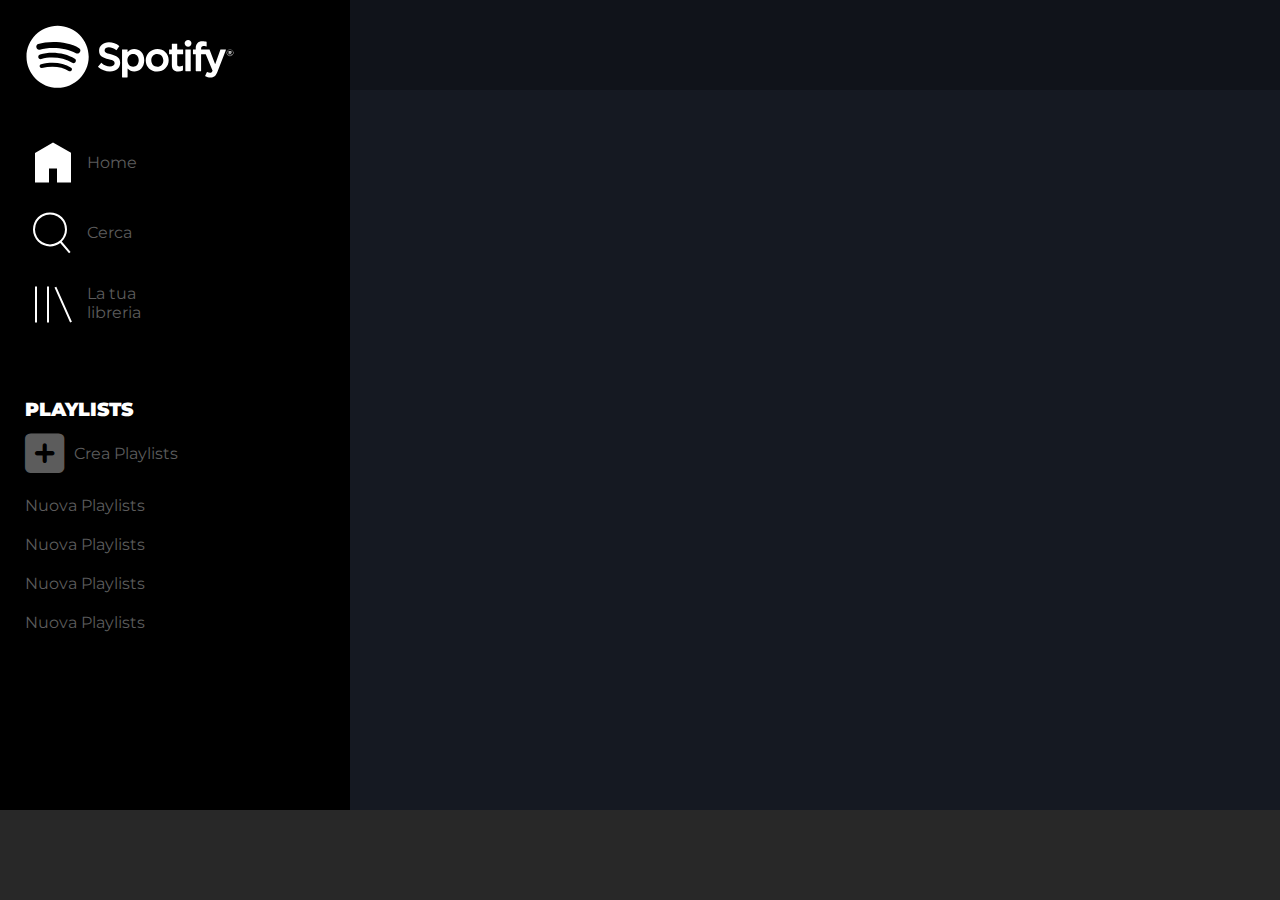
==== day-2/index.html @ 66e0e789 "feat: creazione cartella day-2" ====
<!DOCTYPE html>
<html lang="en">
<head>
    <meta charset="UTF-8">
    <meta name="viewport" content="width=device-width, initial-scale=1.0">
    <title>Spotify</title>
    <!-- google font -->
    <link rel="preconnect" href="https://fonts.googleapis.com">
    <link rel="preconnect" href="https://fonts.gstatic.com" crossorigin>
    <link href="https://fonts.googleapis.com/css2?family=Montserrat:ital,wght@0,100..900;1,100..900&display=swap" rel="stylesheet">
    <!-- /goggle font -->
    <!-- font awsome -->
    <link rel="stylesheet" href="https://cdnjs.cloudflare.com/ajax/libs/font-awesome/6.7.2/css/all.min.css" 
    integrity="sha512-Evv84Mr4kqVGRNSgIGL/F/aIDqQb7xQ2vcrdIwxfjThSH8CSR7PBEakCr51Ck+w+/U6swU2Im1vVX0SVk9ABhg==" 
    crossorigin="anonymous" referrerpolicy="no-referrer" />
    <!-- /font awsome -->
    <!-- foglio di stile -->
    <link rel="stylesheet" href="css/style.css">
    <!-- /foglio di stile -->
    <!-- foglio responsive -->
    <link rel="stylesheet" href="css/responsive.css">
    <!-- /foglio responsive -->
</head>
<body>
    <div class="container">
        <div class="container-sinistra">
            <div class="logo">
                <span class="big"><img src="img/logo.svg" alt="Spotify"></span>
            </div>
            <div class="logo-small">
                <img src="img/logo-small.svg" alt="Spotify">
            </div>
            
            <ul class="menù">
                <li><img src="img/home.svg" alt="home"><span>Home</span></li>
                <li><img src="img/search.svg" alt="cerca"><span>Cerca</span></li>
                <li><img src="img/libreria.svg" alt=""><span>La tua libreria</span></li>
            </ul>
            <h3><strong>playlists</strong></h3>
            <ul class="playlists">
                <li><i class="fa-solid fa-square-plus"></i>Crea Playlists</li>
                <li>Nuova Playlists</li>
                <li>Nuova Playlists</li>
                <li>Nuova Playlists</li>
                <li>Nuova Playlists</li>
            </ul>

        </div>
        <div class="container-destra">
            <header id="intestazione"></header>
            <main id="contenuto"></main>
        </div>
    </div>
    <footer id="conclusione"></footer>
</body>
</html>
---- day-2/css/style.css ----
*{
    margin: 0;
    padding: 0;
    box-sizing: border-box;
}
img{
    width: 100%;
    display: block;
}
body{
    height: 100vh;
    font-family: "Montserrat", serif;
    font-optical-sizing: auto;
}

/* container */
.container{
    height: calc(100% - 90px);
    display: flex;
}
.container-sinistra{
    flex-shrink: 0;
    background-color: #000;
    padding: 25px;
}    

.container-destra{
    flex-grow: 1;
    background-color: #151922;
}

/* colonna destra */

.logo{
    max-width: 70%;
    margin-bottom: 50px;
}
.logo-small{
    display: none;
}

/* menu */

.menù{
    list-style: none;
    max-width: 55%;
    margin-bottom: 70px;
    
}
.menù li{
    color: #5c5c5c; 
    display: flex; 
    align-items: center;
    gap: 10px;
    margin-bottom: 20px;
    border-left: 2px solid transparent;
}

.menù li img{
    width: 50px;
    height: 50px;
    border-left: 2px solid transparent;
}

/* .voci-menù{
    max-width: 50%;
} */

/* .menu li image:hover{
    border-left: 2px solid green;
} */


/* playlist */
.container-sinistra h3{
    color: #ffffff;
    text-transform: uppercase;
    margin-bottom: 10px;
}

.playlists li{
    color: #5c5c5c; 
    display: flex; 
    align-items: center;
    gap: 10px;
    margin-bottom: 20px;
}
.playlists li i{
    font-size: 5vh;
}










/* header */
#intestazione{
    height: 90px;
    background-color: #10131a;
}










/* main */




/* footer */
#conclusione{
    background-color: #282828;
    height: 90px;
}
---- day-2/css/responsive.css ----
/* mobile */

@media screen and (max-width: 480px) {

    /* colonna sinistra */
    .logo{
        display: none;
    }
    .logo-small{
        display: block;
        margin-bottom: 30px;
        max-width: 70%;   
    }

    /* menu */

    .menù li img{
        width: 25px;
        height: 25px;
    }

    .menù li span{
        display: none;
    }

    h3{
        display: none;
    }

    .playlists{
        display: none;
    }

}
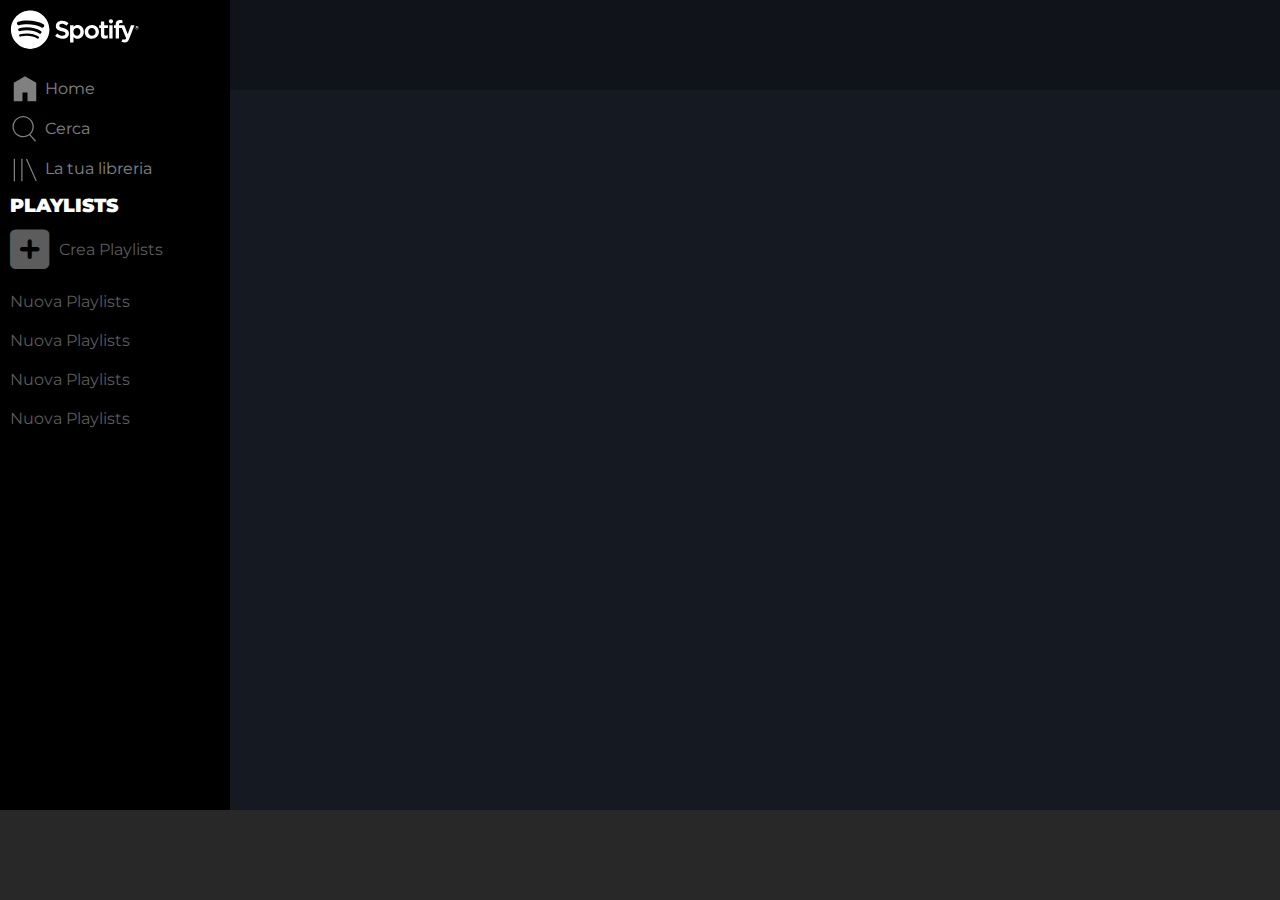
==== commit 41530a6f: "fix: aggiustato logo, menù, playlist" ====
--- a/day-2/index.html
+++ b/day-2/index.html
@@ -22,19 +22,19 @@
     <!-- /foglio responsive -->
 </head>
 <body>
-    <div class="container">
-        <div class="container-sinistra">
+    <div id="container">
+        <div id="container-sinistra">
             <div class="logo">
-                <span class="big"><img src="img/logo.svg" alt="Spotify"></span>
+                <img src="img/logo.svg" alt="Spotify" class="logo-big">
+                <img src="img/logo-small.svg" alt="Spotify" class="logo-small">
             </div>
-            <div class="logo-small">
-                <img src="img/logo-small.svg" alt="Spotify">
-            </div>
-            
             <ul class="menù">
-                <li><img src="img/home.svg" alt="home"><span>Home</span></li>
-                <li><img src="img/search.svg" alt="cerca"><span>Cerca</span></li>
-                <li><img src="img/libreria.svg" alt=""><span>La tua libreria</span></li>
+                <li><a href="#">
+                    <span><img src="img/home.svg" alt="home"></span><span class="testo">Home</span></a></li>
+                <li><a href="#">
+                    <span><img src="img/search.svg" alt="cerca"></span><span class="testo">Cerca</span></a></li>
+                <li><a href="#">
+                    <span><img src="img/libreria.svg" alt="libreria"></span><span class="testo">La tua libreria</span></a></li>
             </ul>
             <h3><strong>playlists</strong></h3>
             <ul class="playlists">
@@ -44,9 +44,13 @@
                 <li>Nuova Playlists</li>
                 <li>Nuova Playlists</li>
             </ul>
+            <div class="utente">
+                <div class="installa-app"></div>
+                <div class="profilo"></div>
+            </div>
 
         </div>
-        <div class="container-destra">
+        <div id="container-destra">
             <header id="intestazione"></header>
             <main id="contenuto"></main>
         </div>
--- a/day-2/css/style.css
+++ b/day-2/css/style.css
@@ -1,3 +1,4 @@
+/* reset */
 *{
     margin: 0;
     padding: 0;
@@ -13,27 +14,37 @@
     font-optical-sizing: auto;
 }
 
+a{
+    text-decoration: none ;
+}
+
 /* container */
-.container{
+#container{
     height: calc(100% - 90px);
     display: flex;
 }
-.container-sinistra{
+#container-sinistra{
     flex-shrink: 0;
     background-color: #000;
-    padding: 25px;
+    width: 230px;
+    display: flex;
+    flex-direction: column;
+    padding: 10px 0 20px;
 }    
 
-.container-destra{
+#container-destra{
     flex-grow: 1;
     background-color: #151922;
 }
 
-/* colonna destra */
+/* colonna sinistra */
 
-.logo{
-    max-width: 70%;
-    margin-bottom: 50px;
+#container-sinistra .logo{
+    padding: 0 10px;
+    margin-bottom: 25px;
+}
+.logo-big{
+    width: 130px;
 }
 .logo-small{
     display: none;
@@ -43,39 +54,33 @@
 
 .menù{
     list-style: none;
-    max-width: 55%;
-    margin-bottom: 70px;
-    
+    padding: 0px 10px;
 }
 .menù li{
-    color: #5c5c5c; 
-    display: flex; 
+    margin-bottom: 10px;
+}
+.menù li a {
+    color: #ffffff; 
+    opacity: 0.5;
+    display: flex;
     align-items: center;
-    gap: 10px;
-    margin-bottom: 20px;
-    border-left: 2px solid transparent;
+    gap: 5px;
 }
 
 .menù li img{
-    width: 50px;
-    height: 50px;
-    border-left: 2px solid transparent;
+    width: 30px;
+    height: 30px;
 }
 
-/* .voci-menù{
-    max-width: 50%;
-} */
 
-/* .menu li image:hover{
-    border-left: 2px solid green;
-} */
 
 
 /* playlist */
-.container-sinistra h3{
+#container-sinistra h3{
     color: #ffffff;
     text-transform: uppercase;
     margin-bottom: 10px;
+    padding:0 10px;
 }
 
 .playlists li{
@@ -84,9 +89,16 @@
     align-items: center;
     gap: 10px;
     margin-bottom: 20px;
+    padding: 0  10px;
 }
 .playlists li i{
     font-size: 5vh;
+}
+
+/* utente */
+
+.utente{
+    margin-top: auto;
 }
 
 
@@ -94,9 +106,7 @@
 
 
 
-
-
-
+/* container destra */
 
 /* header */
 #intestazione{
--- a/day-2/css/responsive.css
+++ b/day-2/css/responsive.css
@@ -3,13 +3,17 @@
 @media screen and (max-width: 480px) {
 
     /* colonna sinistra */
-    .logo{
+    #container-sinistra{
+        width: 50px; 
+    }
+    
+    .logo-big{
         display: none;
     }
     .logo-small{
         display: block;
-        margin-bottom: 30px;
-        max-width: 70%;   
+        width: 30px;
+        height: 30px; 
     }
 
     /* menu */
@@ -18,8 +22,11 @@
         width: 25px;
         height: 25px;
     }
+    .menù li a{
+        justify-content: center;
+    }
 
-    .menù li span{
+    .menù .testo{
         display: none;
     }
 
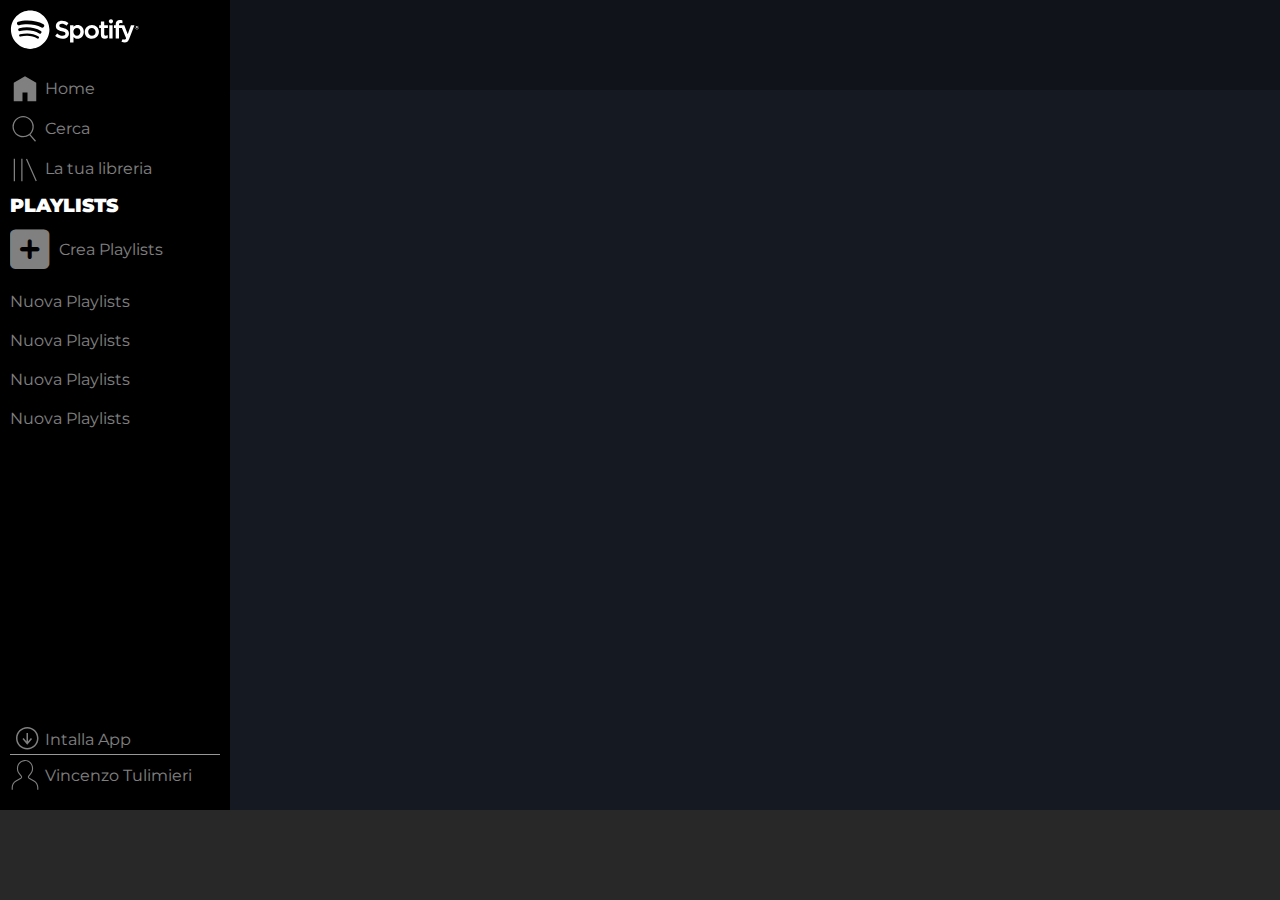
==== commit 433ee15d: "feat: finita la sidebar" ====
--- a/day-2/index.html
+++ b/day-2/index.html
@@ -45,8 +45,12 @@
                 <li>Nuova Playlists</li>
             </ul>
             <div class="utente">
-                <div class="installa-app"></div>
-                <div class="profilo"></div>
+                <div class="installa-app">
+                    <a href="#"><img src="img/download.svg" alt="download"><span class="testo">Intalla App</span></a>
+                </div>
+                <div class="profilo">
+                    <a href="#"><img src="img/profile.svg" alt="profilo"><span class="testo">Vincenzo Tulimieri</span></a>
+                </div>
             </div>
 
         </div>
--- a/day-2/css/style.css
+++ b/day-2/css/style.css
@@ -30,6 +30,7 @@
     display: flex;
     flex-direction: column;
     padding: 10px 0 20px;
+    overflow: hidden;
 }    
 
 #container-destra{
@@ -84,7 +85,8 @@
 }
 
 .playlists li{
-    color: #5c5c5c; 
+    color: #ffffff;
+    opacity: 0.5; 
     display: flex; 
     align-items: center;
     gap: 10px;
@@ -97,8 +99,25 @@
 
 /* utente */
 
-.utente{
+#container-sinistra .utente{
     margin-top: auto;
+    padding: 0 10px;
+    
+}
+.profilo{
+    border-top: 1px solid #989898;
+    padding-top: 5px;
+}
+.utente img{
+    width: 30px;
+    height: 30px;
+}
+.utente a {
+    color: #ffffff; 
+    opacity: 0.5;
+    display: flex;
+    align-items: center;
+    gap: 5px;
 }
 
 
--- a/day-2/css/responsive.css
+++ b/day-2/css/responsive.css
@@ -1,3 +1,4 @@
+
 /* mobile */
 
 @media screen and (max-width: 480px) {
@@ -30,6 +31,8 @@
         display: none;
     }
 
+    /* playlists */
+
     h3{
         display: none;
     }
@@ -38,4 +41,16 @@
         display: none;
     }
 
+    /* utente */
+
+    .utente .testo{
+        display: none;
+    }
+    .utente a{
+        justify-content: center;
+    }
+    .profilo{
+        border: none;
+    }
+
 }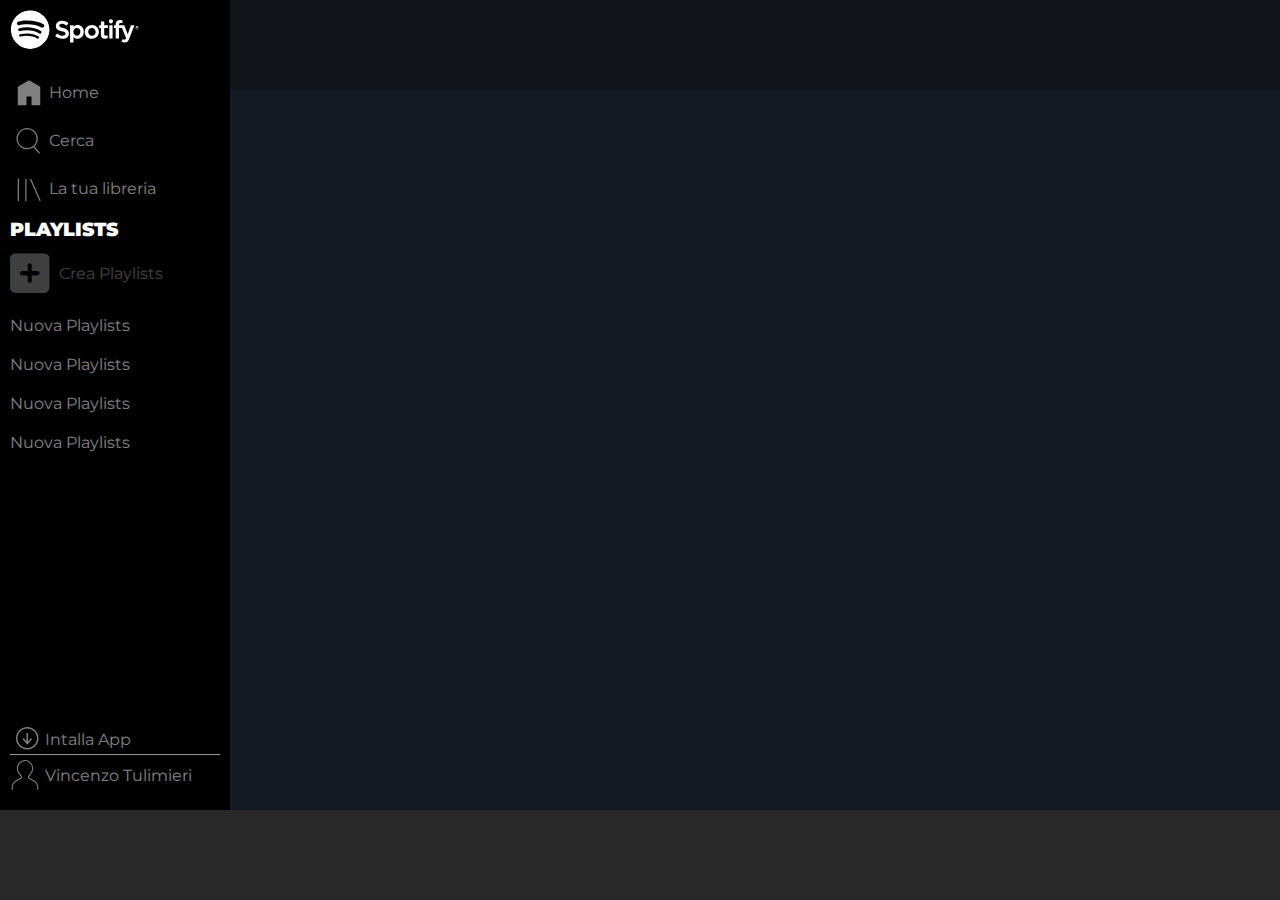
==== commit 72394cd7: "fix: sidebar aggiunto link a crea playlist" ====
--- a/day-2/index.html
+++ b/day-2/index.html
@@ -38,7 +38,7 @@
             </ul>
             <h3><strong>playlists</strong></h3>
             <ul class="playlists">
-                <li><i class="fa-solid fa-square-plus"></i>Crea Playlists</li>
+                <li><a href="#"><i class="fa-solid fa-square-plus"></i>Crea Playlists</a></li>
                 <li>Nuova Playlists</li>
                 <li>Nuova Playlists</li>
                 <li>Nuova Playlists</li>
--- a/day-2/css/style.css
+++ b/day-2/css/style.css
@@ -59,13 +59,19 @@
 }
 .menù li{
     margin-bottom: 10px;
+    border: 2px solid transparent;
 }
+
 .menù li a {
     color: #ffffff; 
     opacity: 0.5;
     display: flex;
     align-items: center;
     gap: 5px;
+    border: 2px solid transparent;
+}
+.menu li a:hover{
+    border-left: 2px solid #adff2f;
 }
 
 .menù li img{
@@ -92,6 +98,14 @@
     gap: 10px;
     margin-bottom: 20px;
     padding: 0  10px;
+}
+
+.playlists a{
+    color: #ffffff;
+    opacity: 0.5;
+    display: flex; 
+    align-items: center;
+    gap: 10px; 
 }
 .playlists li i{
     font-size: 5vh;
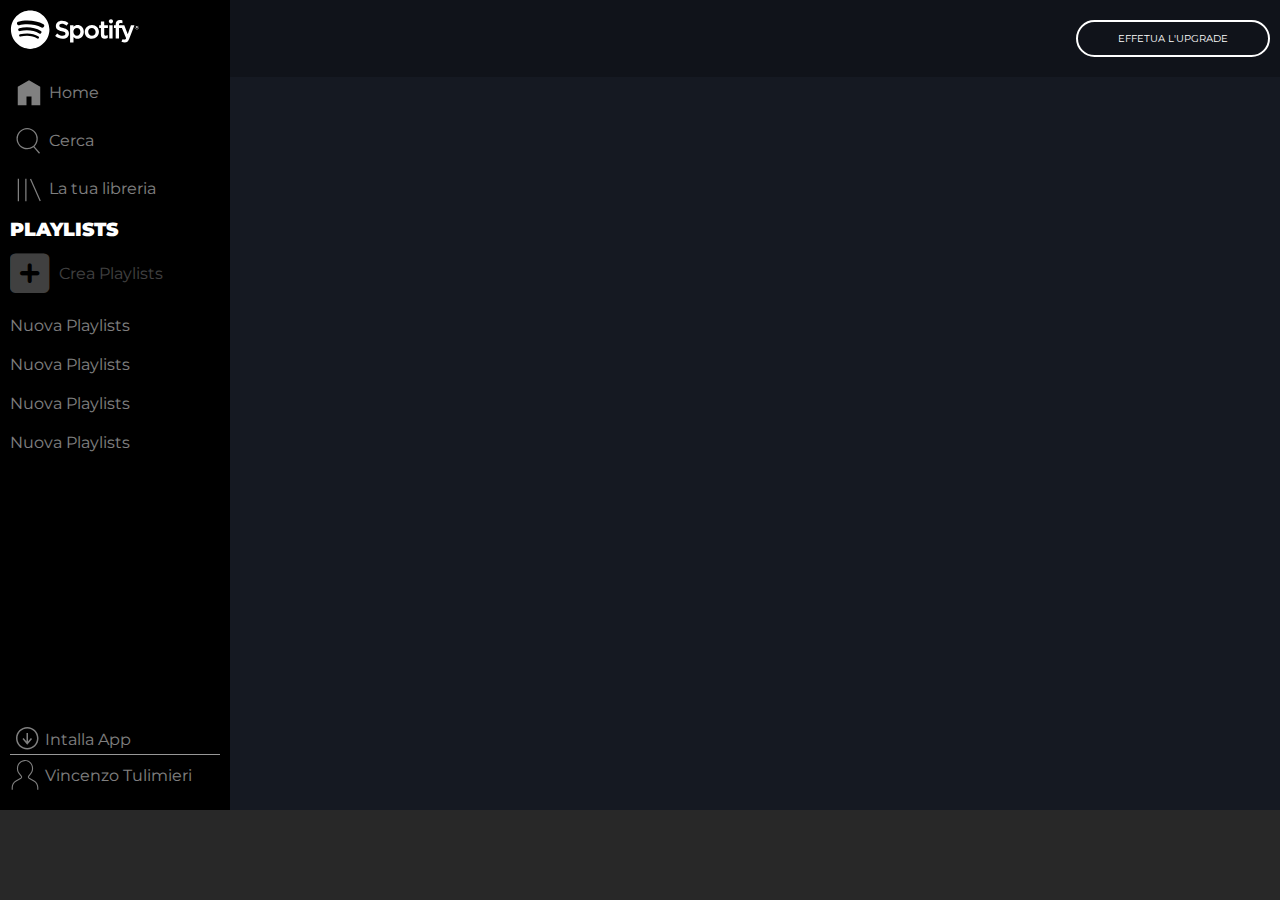
==== commit 1821958d: "feat: header colonna di destra completata" ====
--- a/day-2/index.html
+++ b/day-2/index.html
@@ -55,8 +55,12 @@
 
         </div>
         <div id="container-destra">
-            <header id="intestazione"></header>
-            <main id="contenuto"></main>
+            <header id="intestazione">
+                <button class="upgrade">effetua l'upgrade</button>
+            </header>
+            <main id="contenuto">
+                
+            </main>
         </div>
     </div>
     <footer id="conclusione"></footer>
--- a/day-2/css/style.css
+++ b/day-2/css/style.css
@@ -140,23 +140,36 @@
 
 
 /* container destra */
+#container-destra{
+    overflow-y: scroll;
+}
 
 /* header */
 #intestazione{
-    height: 90px;
+    padding: 20px 10px;
     background-color: #10131a;
+    display: flex;
+    justify-content: end;
+    align-items: center;
+    cursor: pointer;
 }
+
+#intestazione .upgrade{
+    all: unset;
+    color: #ffffff;
+    text-transform: uppercase;
+    font-size: 10px;
+    border: 2px solid #ffffff;
+    padding: 10px 40px;
+    border-radius: 20px;
+}
+
+/* main */
 
 
 
 
 
-
-
-
-
-
-/* main */
 
 
 
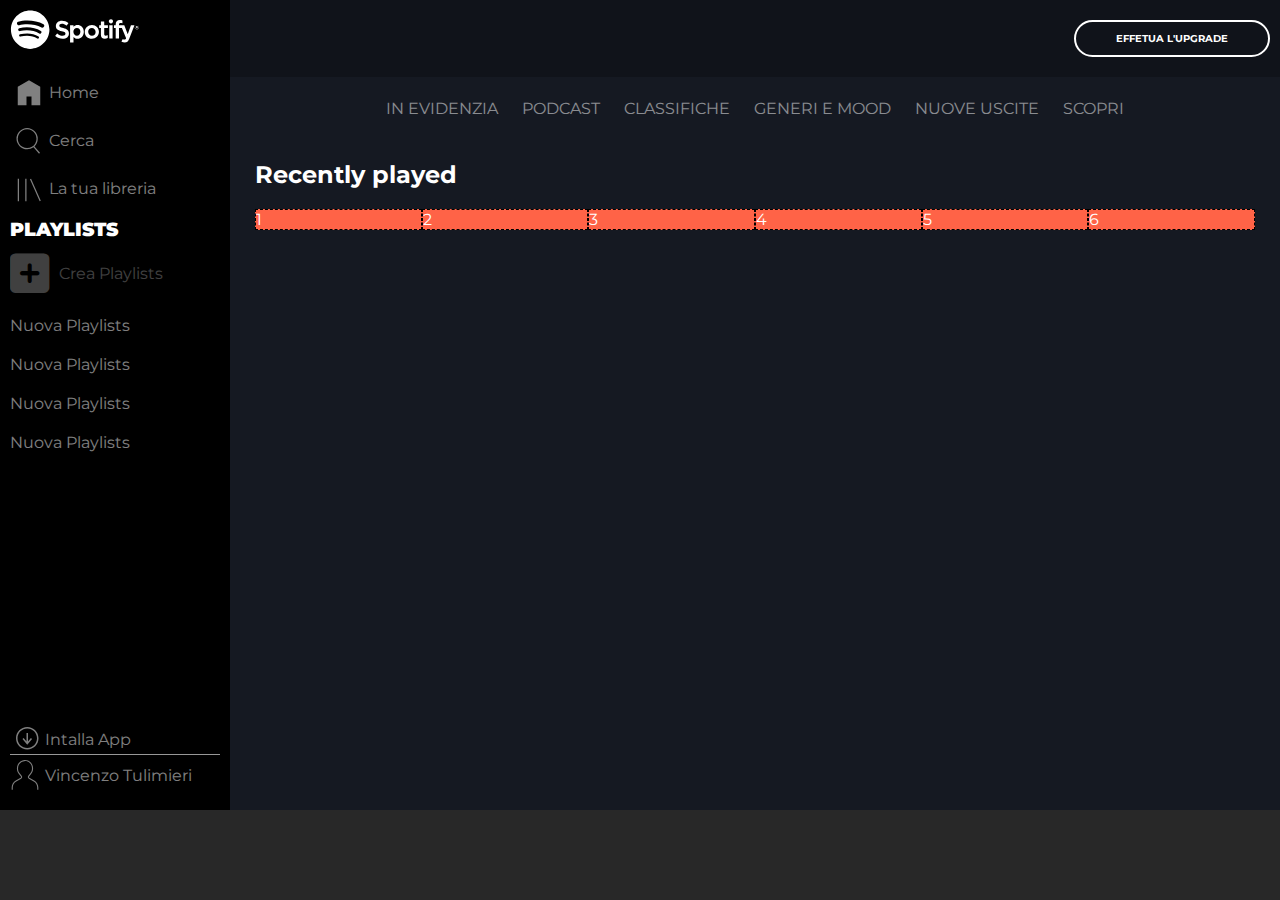
==== commit 8da34f1d: "feat: menù main fatto e inizio struttura contenuti main" ====
--- a/day-2/index.html
+++ b/day-2/index.html
@@ -56,10 +56,33 @@
         </div>
         <div id="container-destra">
             <header id="intestazione">
-                <button class="upgrade">effetua l'upgrade</button>
+                <button class="upgrade"><strong>effetua l'upgrade</strong></button>
             </header>
             <main id="contenuto">
-                
+                <ul class="main-menù">
+                    <li><a href="#">in evidenzia</a></li>
+                    <li><a href="#">podcast</a></li>
+                    <li><a href="#">classifiche</a></li>
+                    <li><a href="#">generi e mood</a></li>
+                    <li><a href="#">nuove uscite</a></li>
+                    <li><a href="#">scopri</a></li>
+                </ul>
+                <div class="container-content">
+                    <section id="recenti">
+                        <h2>Recently played</h2>
+                        <div class="content-container">
+                            <div>1</div>
+                            <div>2</div>
+                            <div>3</div>
+                            <div>4</div>
+                            <div>5</div>
+                            <div>6</div>
+                        </div>
+                    </section>
+                    <section id="creato-per"></section>
+                    <section id="popolari"></section>
+                        
+                </div>
             </main>
         </div>
     </div>
--- a/day-2/css/style.css
+++ b/day-2/css/style.css
@@ -17,6 +17,9 @@
 a{
     text-decoration: none ;
 }
+ul{
+    list-style: none;
+}
 
 /* container */
 #container{
@@ -151,7 +154,11 @@
     display: flex;
     justify-content: end;
     align-items: center;
-    cursor: pointer;
+    margin-bottom: 20px;
+    position: sticky;
+    top: 0;
+    z-index: 2;
+    
 }
 
 #intestazione .upgrade{
@@ -162,9 +169,66 @@
     border: 2px solid #ffffff;
     padding: 10px 40px;
     border-radius: 20px;
+    cursor: pointer;
 }
 
 /* main */
+
+#contenuto{
+    max-width: 1440px;
+    margin: 0 auto;
+}
+
+/* main menù */
+
+
+.main-menù{
+    text-transform: uppercase;
+    display: flex;
+    justify-content: center;
+    flex-wrap: wrap;
+    gap: 20px; 
+    padding: 0 30px;
+    margin-bottom: 40px;  
+}
+.main-menù li{
+    border: 2px solid transparent;
+}
+.main-menù a{
+    color: #ffffff;
+    opacity: 0.5;
+}
+
+.main-menù li a:hover{
+    border-bottom: 2px solid #adff2f;
+}
+
+
+
+/* content */
+#recenti{
+    margin-left: 25px;
+}
+
+#recenti h2{
+    color: #ffffff;
+    margin-bottom: 20px;
+}
+
+.content-container{
+    color: #ffffff;
+    display: flex;
+    flex-wrap: wrap;
+    width: 1000px; 
+   
+}
+
+.content-container>div{
+    background-color: tomato;
+    border: dashed 1px black;
+    width: calc(100% / 6);
+    flex-shrink: 0;
+}
 
 
 
--- a/day-2/css/responsive.css
+++ b/day-2/css/responsive.css
@@ -53,4 +53,9 @@
         border: none;
     }
 
+    /* container destra */
+
+    /* main */
+
+
 }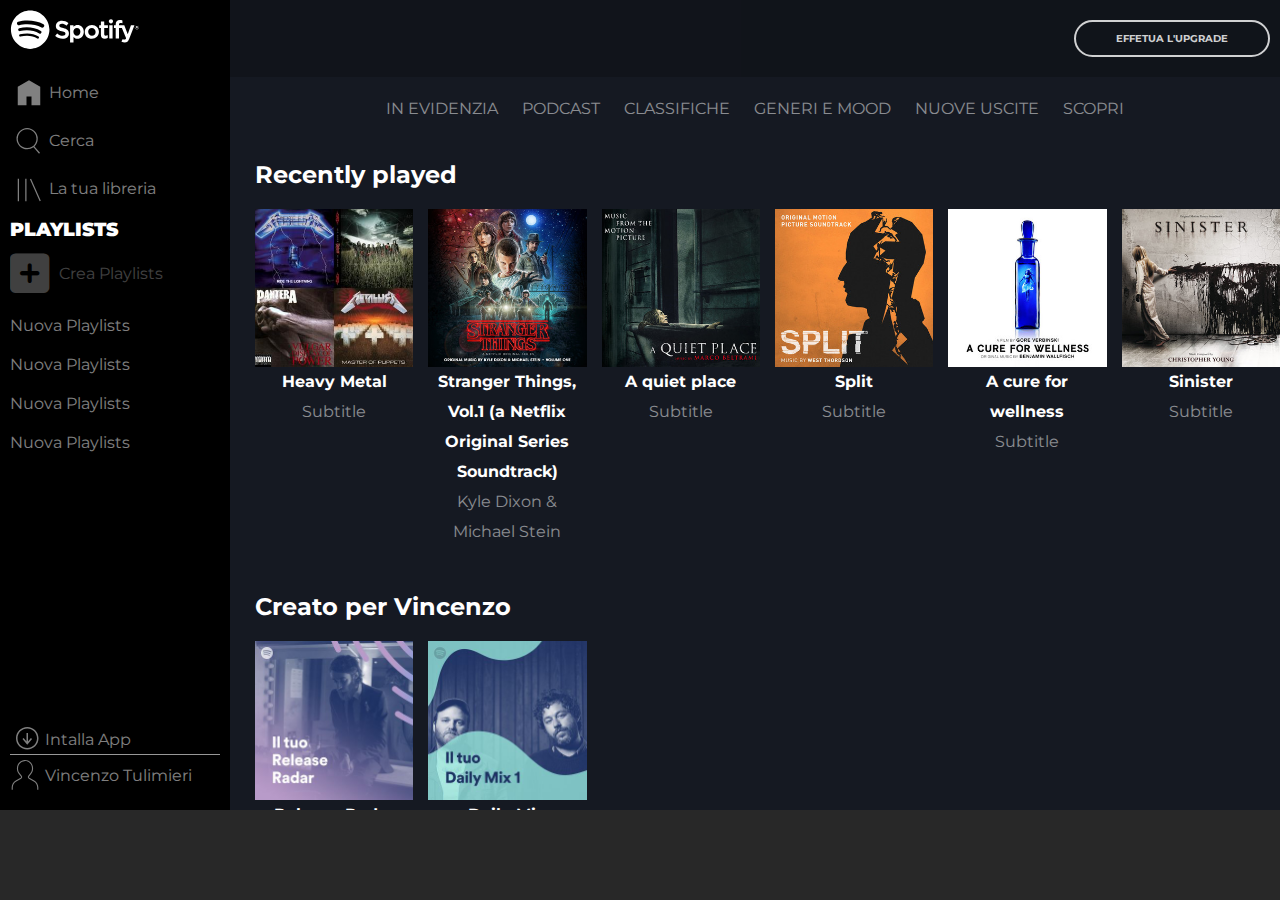
==== commit 561d959f: "feat: main desktop finito" ====
--- a/day-2/index.html
+++ b/day-2/index.html
@@ -69,18 +69,66 @@
                 </ul>
                 <div class="container-content">
                     <section id="recenti">
-                        <h2>Recently played</h2>
+                        <h2 class="title-playlist">Recently played</h2>
                         <div class="content-container">
-                            <div>1</div>
-                            <div>2</div>
-                            <div>3</div>
-                            <div>4</div>
-                            <div>5</div>
-                            <div>6</div>
+                            <div class="music">
+                                <a href="#"><img src="img/metal_lifting.jpg" alt="Heavy Metal"></a>
+                                <strong>Heavy Metal</strong>
+                                <p>Subtitle</p>
+                            </div>
+                            <div class="music">
+                                <a href="#"><img src="img/stranger.jpeg" alt="stranger things"></a>
+                                <strong>Stranger Things, Vol.1 (a Netflix Original Series Soundtrack)</strong>
+                                <p>Kyle Dixon & Michael Stein</p>
+                            </div>
+                            <div class="music">
+                                <a href="#"><img src="img/aquietplace.jpeg" alt="a quiet place"></a>
+                                <strong>A quiet place</strong>
+                                <p>Subtitle</p>
+                            </div>
+                            <div class="music">
+                                <a href="#"><img src="img/split.jpeg" alt="split"></a>
+                                <strong>Split</strong>
+                                <p>Subtitle</p>
+                            </div>
+                            <div class="music">
+                                <a href="#"><img src="img/cure.jpeg" alt="cure"></a>
+                                <strong>A cure for wellness</strong>
+                                <p>Subtitle</p>
+                            </div>
+                            <div class="music">
+                                <a href="#"><img src="img/sinister.jpeg" alt="sinister"></a>
+                                <strong>Sinister</strong>
+                                <p>Subtitle</p>
+                            </div>
                         </div>
                     </section>
-                    <section id="creato-per"></section>
-                    <section id="popolari"></section>
+                    <section id="creato-per">
+                        <h2 class="title-playlist">Creato per Vincenzo</h2>
+                        <div class="content-container">
+                            <div class="music">
+                                <a href="#"><img src="img/radar.jpeg" alt="Radar"></a>
+                                <strong>Release Radar</strong>
+                            </div>
+                            <div class="music">
+                                <a href="#"><img src="img/mixdaily.jpeg" alt="Daily Mix"></a>
+                                <strong>Daily Mix</strong>
+                            </div>
+                        </div>
+                    </section>
+                    <section id="popolari">
+                        <h2 class="title-playlist">Artisti più popolari</h2>
+                        <div class="content-container">
+                            <div class="music radius">
+                                <a href="#"><img src="img/youg.jpeg" alt="youg"></a>
+                                <strong>Lana del Rey</strong>
+                            </div>
+                            <div class="music radius">
+                                <a href="#"><img src="img/einaudi.jpeg" alt="einaudi"></a>
+                                <strong>Ludovico Einaudi</strong>
+                            </div>
+                        </div>
+                    </section>
                         
                 </div>
             </main>
--- a/day-2/css/style.css
+++ b/day-2/css/style.css
@@ -41,6 +41,12 @@
     background-color: #151922;
 }
 
+/* section */
+section{
+    margin-left: 25px;
+    margin-bottom: 45px;
+}
+
 /* colonna sinistra */
 
 #container-sinistra .logo{
@@ -158,6 +164,7 @@
     position: sticky;
     top: 0;
     z-index: 2;
+    opacity: 0.8;
     
 }
 
@@ -177,7 +184,7 @@
 #contenuto{
     max-width: 1440px;
     margin: 0 auto;
-}
+} 
 
 /* main menù */
 
@@ -206,11 +213,8 @@
 
 
 /* content */
-#recenti{
-    margin-left: 25px;
-}
-
-#recenti h2{
+
+.title-playlist{
     color: #ffffff;
     margin-bottom: 20px;
 }
@@ -219,17 +223,26 @@
     color: #ffffff;
     display: flex;
     flex-wrap: wrap;
-    width: 1000px; 
+    gap: 15px;
    
 }
 
 .content-container>div{
-    background-color: tomato;
-    border: dashed 1px black;
-    width: calc(100% / 6);
+    width: calc((100% - 75px) / 6);
     flex-shrink: 0;
 }
-
+.content-container .music{
+    text-align: center;
+    line-height: 30px;
+}
+.content-container .music p{
+    color: #ffffff;
+    opacity: 0.5;
+}
+
+#popolari .radius img{
+    border-radius: 50%;
+}
 
 
 
--- a/day-2/css/responsive.css
+++ b/day-2/css/responsive.css
@@ -1,7 +1,7 @@
 
 /* mobile */
 
-@media screen and (max-width: 480px) {
+@media screen and (max-width: 576px) {
 
     /* colonna sinistra */
     #container-sinistra{
@@ -58,4 +58,12 @@
     /* main */
 
 
+}
+
+
+
+/* tablet */
+
+@media screen and (max-width: 768px ) {
+    
 }